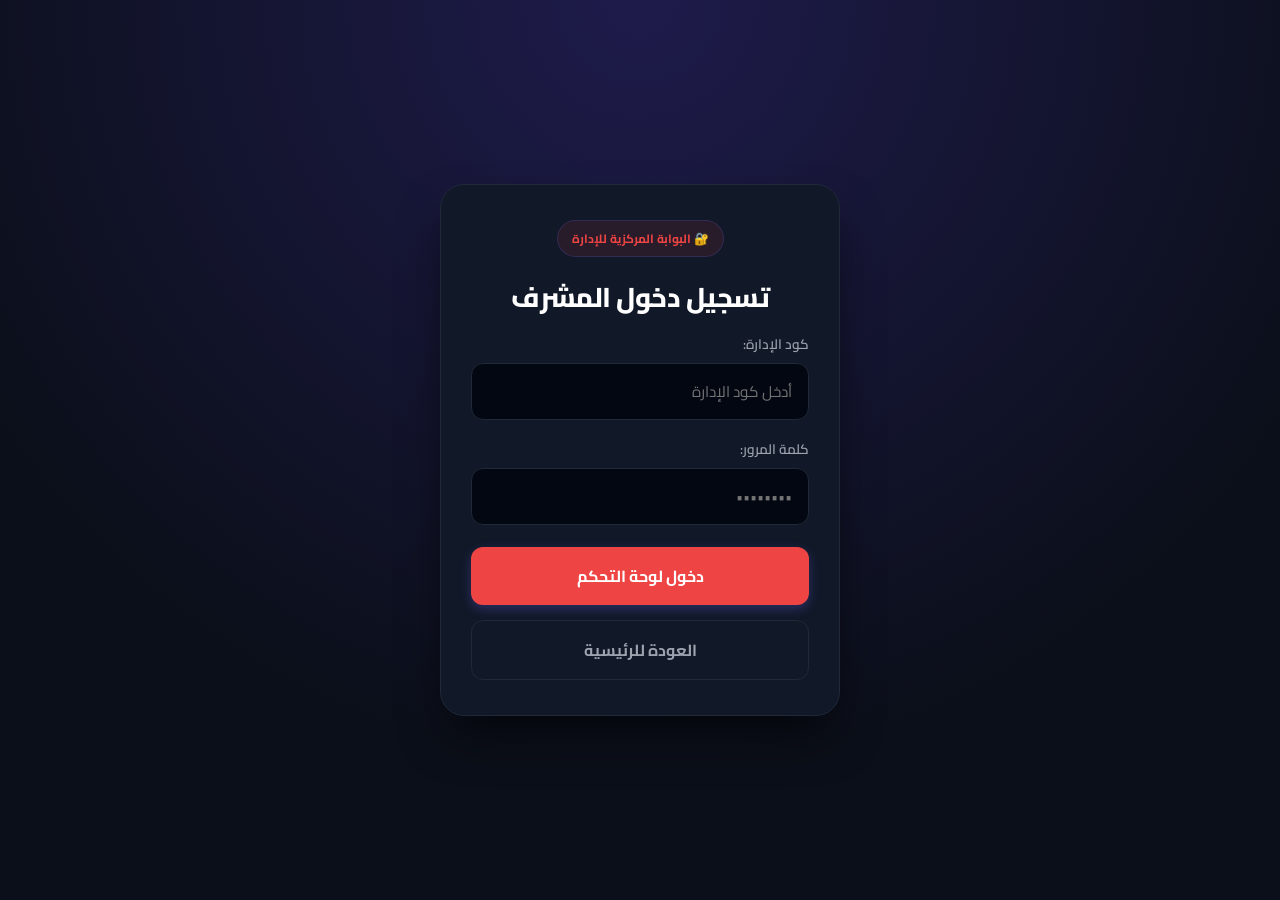
==== admin-select.html @ f1b5450e "Create admin-select.html" ====
<!DOCTYPE html>
<html lang="ar" dir="rtl">
<head>
    <meta charset="UTF-8">
    <meta name="viewport" content="width=device-width, initial-scale=1.0">
    <title>تسجيل دخول الإدارة</title>
    <link rel="stylesheet" href="style.css">
</head>
<body>
    <div class="container" style="max-width: 400px; text-align: center;">
        <div class="admin-badge" style="background: rgba(239, 68, 68, 0.1); color: var(--accent-red);">🔐 البوابة المركزية للإدارة</div>
        <h2>تسجيل دخول المشرف</h2>
        
        <div class="input-group">
            <label>كود الإدارة:</label>
            <input type="text" id="adminCode" placeholder="أدخل كود الإدارة">
        </div>
        <div class="input-group">
            <label>كلمة المرور:</label>
            <input type="password" id="adminPass" placeholder="••••••••">
        </div>
        <button class="btn" onclick="verifyAdmin()" style="background: #ef4444;">دخول لوحة التحكم</button>

        <button class="btn btn-secondary" onclick="window.location.href='index.html'" style="margin-top: 15px;">العودة للرئيسية</button>
    </div>

    <script>
        function verifyAdmin() {
            const code = document.getElementById('adminCode').value.trim();
            const pass = document.getElementById('adminPass').value.trim();

            // البيانات السرية محمية بالكامل داخل الكود البرمجي هنا وليست معروضة للطلاب
            if (code === "admin" && pass === "44554455") {
                // بعد نجاح الدخول، نطلب اختيار الفرقة المراد إدارتها
                document.body.innerHTML = `
                    <div class="container" style="max-width: 500px; text-align: center;">
                        <h2 style="color: #38bdf8;">اختر الفرقة الدراسية للإدارة</h2>
                        <p style="color: #9ca3af; margin-bottom: 20px;">لكل فرقة كتبها، جداولها، وشكاويها المستقلة تماماً.</p>
                        <div style="display: flex; flex-direction: column; gap: 12px;">
                            <button class="btn" onclick="selectGrade('الفرقة الأولى')" style="background: #4f46e5;">إدارة الفرقة الأولى</button>
                            <button class="btn" onclick="selectGrade('الفرقة الثانية')" style="background: #4f46e5;">إدارة الفرقة الثانية</button>
                            <button class="btn" onclick="selectGrade('الفرقة الثالثة')" style="background: #4f46e5;">إدارة الفرقة الثالثة</button>
                            <button class="btn" onclick="selectGrade('الفرقة الرابعة')" style="background: #4f46e5;">إدارة الفرقة الرابعة</button>
                        </div>
                    </div>`;
            } else {
                alert("❌ بيانات الإدارة غير صحيحة!");
            }
        }

        function selectGrade(grade) {
            localStorage.setItem('adminSelectedGrade', grade);
            window.location.href = 'admin.html';
        }
    </script>
</body>
</html>
---- style.css ----
@import url('https://fonts.googleapis.com/css2?family=Cairo:wght@400;600;700;800&display=swap');

:root {
    --primary-color: #6366f1;
    --primary-hover: #4f46e5;
    --bg-color: #0b0f19;
    --card-bg: #111827;
    --text-main: #f3f4f6;
    --text-sub: #9ca3af;
    --accent-green: #10b981;
    --accent-red: #ef4444;
    --border-color: #1f2937;
}

* { box-sizing: border-box; margin: 0; padding: 0; font-family: 'Cairo', sans-serif; }

body {
    background-color: var(--bg-color); color: var(--text-main);
    display: flex; justify-content: center; align-items: center;
    min-height: 100vh; padding: 20px; direction: rtl;
    background-image: radial-gradient(circle at 50% 0%, #1e1b4b 0%, var(--bg-color) 70%);
}

.container {
    width: 100%; max-width: 480px; background: var(--card-bg);
    padding: 35px 30px; border-radius: 24px;
    box-shadow: 0 25px 50px -12px rgba(0, 0, 0, 0.7);
    border: 1px solid var(--border-color); text-align: center; position: relative; overflow: hidden;
}

.admin-badge {
    display: inline-block; padding: 6px 14px; background: rgba(99, 102, 241, 0.1);
    color: #818cf8; border-radius: 20px; font-size: 0.75rem; font-weight: 700;
    margin-bottom: 15px; border: 1px solid rgba(99, 102, 241, 0.2);
}

h2 { font-size: 1.7rem; font-weight: 800; margin-bottom: 8px; color: #ffffff; letter-spacing: -0.5px; }
p { color: var(--text-sub); font-size: 0.92rem; margin-bottom: 24px; line-height: 1.5; }

.card {
    background: rgba(17, 24, 39, 0.7); padding: 22px; border-radius: 16px;
    border: 1px solid var(--border-color); margin-bottom: 20px; text-align: right;
    box-shadow: inset 0 2px 4px 0 rgba(0, 0, 0, 0.06);
}
.card h3 { font-size: 1.05rem; margin-bottom: 10px; color: #38bdf8; font-weight: 700; }

.input-group { margin-bottom: 16px; text-align: right; }
.input-group label { display: block; font-size: 0.85rem; margin-bottom: 6px; color: var(--text-sub); font-weight: 600; }

input, select, textarea {
    width: 100%; padding: 13px 16px; border-radius: 12px; border: 1px solid var(--border-color);
    background-color: #030712; color: #fff; font-size: 0.95rem; outline: none;
    transition: all 0.3s cubic-bezier(0.4, 0, 0.2, 1);
}
input:focus, select:focus, textarea:focus { border-color: var(--primary-color); box-shadow: 0 0 0 4px rgba(99, 102, 241, 0.15); }

.btn {
    width: 100%; padding: 14px; border: none; border-radius: 12px;
    background-color: var(--primary-color); color: #fff; font-size: 1rem; font-weight: 700;
    cursor: pointer; transition: all 0.3s cubic-bezier(0.4, 0, 0.2, 1); margin-top: 6px;
    box-shadow: 0 4px 12px rgba(99, 102, 241, 0.3);
}
.btn:hover { background-color: var(--primary-hover); transform: translateY(-2px); box-shadow: 0 6px 16px rgba(99, 102, 241, 0.4); }

.btn-secondary { background-color: transparent; border: 1px solid var(--border-color); color: var(--text-sub); margin-top: 10px; box-shadow: none; }
.btn-secondary:hover { background-color: rgba(255, 255, 255, 0.03); color: #fff; border-color: var(--text-sub); }

.status-msg { margin-top: 15px; font-weight: 700; font-size: 0.9rem; }

table { width: 100%; border-collapse: collapse; margin-top: 10px; font-size: 0.85rem; }
th, td { padding: 10px; border: 1px solid var(--border-color); text-align: center; }
th { background-color: #030712; color: #38bdf8; }
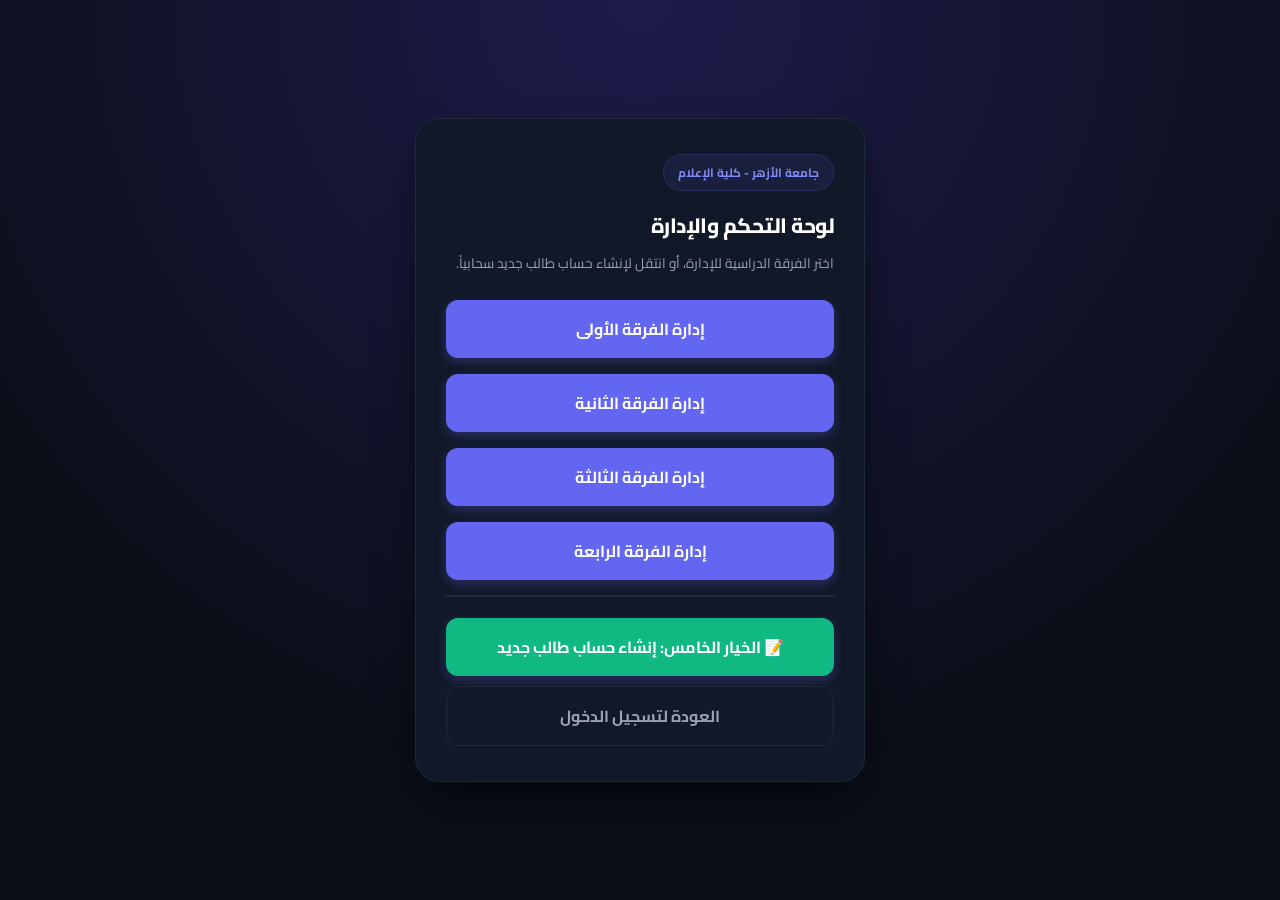
==== commit b1846473: "Update admin-select.html" ====
--- a/admin-select.html
+++ b/admin-select.html
@@ -3,54 +3,110 @@
 <head>
     <meta charset="UTF-8">
     <meta name="viewport" content="width=device-width, initial-scale=1.0">
-    <title>تسجيل دخول الإدارة</title>
+    <title>بوابة الإدارة - اختيار الفرقة أو إنشاء حساب</title>
     <link rel="stylesheet" href="style.css">
 </head>
 <body>
-    <div class="container" style="max-width: 400px; text-align: center;">
-        <div class="admin-badge" style="background: rgba(239, 68, 68, 0.1); color: var(--accent-red);">🔐 البوابة المركزية للإدارة</div>
-        <h2>تسجيل دخول المشرف</h2>
+    <div class="container" style="max-width: 450px; text-align: right;">
+        <div class="admin-badge">جامعة الأزهر - كلية الإعلام</div>
+        <h2 style="font-size: 1.3rem;">لوحة التحكم والإدارة</h2>
+        <p style="color: var(--text-sub); font-size: 0.85rem; margin-bottom: 20px;">اختر الفرقة الدراسية للإدارة، أو انتقل لإنشاء حساب طالب جديد سحابياً.</p>
+
+        <button class="btn" onclick="selectGrade('الفرقة الأولى')" style="margin-bottom: 10px;">إدارة الفرقة الأولى</button>
+        <button class="btn" onclick="selectGrade('الفرقة الثانية')" style="margin-bottom: 10px;">إدارة الفرقة الثانية</button>
+        <button class="btn" onclick="selectGrade('الفرقة الثالثة')" style="margin-bottom: 10px;">إدارة الفرقة الثالثة</button>
+        <button class="btn" onclick="selectGrade('الفرقة الرابعة')" style="margin-bottom: 15px;">إدارة الفرقة الرابعة</button>
+
+        <hr style="border: 0.5px solid var(--border-color); margin-bottom: 15px;">
         
-        <div class="input-group">
-            <label>كود الإدارة:</label>
-            <input type="text" id="adminCode" placeholder="أدخل كود الإدارة">
-        </div>
-        <div class="input-group">
-            <label>كلمة المرور:</label>
-            <input type="password" id="adminPass" placeholder="••••••••">
-        </div>
-        <button class="btn" onclick="verifyAdmin()" style="background: #ef4444;">دخول لوحة التحكم</button>
+        <!-- الخيار الخامس: إنشاء حساب طالب جديد -->
+        <button class="btn" onclick="openRegisterModal()" style="background: #10b981;">📝 الخيار الخامس: إنشاء حساب طالب جديد</button>
 
-        <button class="btn btn-secondary" onclick="window.location.href='index.html'" style="margin-top: 15px;">العودة للرئيسية</button>
+        <button class="btn btn-secondary" onclick="window.location.href='index.html'" style="margin-top: 10px;">العودة لتسجيل الدخول</button>
     </div>
 
+    <!-- نافذة منبثقة لإنشاء حساب طالب من الإدارة -->
+    <div id="registerModal" style="display:none; position:fixed; top:0; left:0; width:100%; height:100%; background:rgba(0,0,0,0.8); z-index:100; justify-content:center; align-items:center;">
+        <div style="background:var(--card-bg); padding:25px; border-radius:16px; border:1px solid var(--border-color); width:90%; max-width:400px; text-align:right;">
+            <h3 style="color:#10b981; margin-bottom:15px;">إنشاء حساب طالب جديد وربطه بالفرقة</h3>
+            
+            <div class="input-group" style="margin-bottom:10px;">
+                <label style="font-size:0.85rem;">اسم الطالب الثلاثي:</label>
+                <input type="text" id="regName" placeholder="الاسم بالكامل" style="width:100%; padding:10px; background:#030712; color:#fff; border-radius:8px; border:1px solid var(--border-color);">
+            </div>
+            <div class="input-group" style="margin-bottom:10px;">
+                <label style="font-size:0.85rem;">رقم الهاتف / الإيميل:</label>
+                <input type="text" id="regPhone" placeholder="الهاتف أو الإيميل" style="width:100%; padding:10px; background:#030712; color:#fff; border-radius:8px; border:1px solid var(--border-color);">
+            </div>
+            <div class="input-group" style="margin-bottom:10px;">
+                <label style="font-size:0.85rem;">الفرقة الدراسية:</label>
+                <select id="regGrade" style="width:100%; padding:10px; background:#030712; color:#fff; border-radius:8px; border:1px solid var(--border-color);">
+                    <option value="الفرقة الأولى">الفرقة الأولى</option>
+                    <option value="الفرقة الثانية">الفرقة الثانية</option>
+                    <option value="الفرقة الثالثة">الفرقة الثالثة</option>
+                    <option value="الفرقة الرابعة">الفرقة الرابعة</option>
+                </select>
+            </div>
+            <div class="input-group" style="margin-bottom:15px;">
+                <label style="font-size:0.85rem;">كلمة المرور (الباص):</label>
+                <input type="password" id="regPass" placeholder="••••••••" style="width:100%; padding:10px; background:#030712; color:#fff; border-radius:8px; border:1px solid var(--border-color);">
+            </div>
+
+            <button class="btn" onclick="submitNewStudent()" style="background:#10b981; margin-bottom:10px;">توليد كود وحفظ سحابياً</button>
+            <button class="btn btn-secondary" onclick="closeRegisterModal()">إلغاء</button>
+            <p id="regStatus" style="font-size:0.85rem; text-align:center; margin-top:10px;"></p>
+        </div>
+    </div>
+
+    <script src="script.js"></script>
     <script>
-        function verifyAdmin() {
-            const code = document.getElementById('adminCode').value.trim();
-            const pass = document.getElementById('adminPass').value.trim();
-
-            // البيانات السرية محمية بالكامل داخل الكود البرمجي هنا وليست معروضة للطلاب
-            if (code === "admin" && pass === "44554455") {
-                // بعد نجاح الدخول، نطلب اختيار الفرقة المراد إدارتها
-                document.body.innerHTML = `
-                    <div class="container" style="max-width: 500px; text-align: center;">
-                        <h2 style="color: #38bdf8;">اختر الفرقة الدراسية للإدارة</h2>
-                        <p style="color: #9ca3af; margin-bottom: 20px;">لكل فرقة كتبها، جداولها، وشكاويها المستقلة تماماً.</p>
-                        <div style="display: flex; flex-direction: column; gap: 12px;">
-                            <button class="btn" onclick="selectGrade('الفرقة الأولى')" style="background: #4f46e5;">إدارة الفرقة الأولى</button>
-                            <button class="btn" onclick="selectGrade('الفرقة الثانية')" style="background: #4f46e5;">إدارة الفرقة الثانية</button>
-                            <button class="btn" onclick="selectGrade('الفرقة الثالثة')" style="background: #4f46e5;">إدارة الفرقة الثالثة</button>
-                            <button class="btn" onclick="selectGrade('الفرقة الرابعة')" style="background: #4f46e5;">إدارة الفرقة الرابعة</button>
-                        </div>
-                    </div>`;
-            } else {
-                alert("❌ بيانات الإدارة غير صحيحة!");
-            }
+        function selectGrade(grade) {
+            localStorage.setItem('adminGrade', grade);
+            window.location.href = 'admin.html';
         }
 
-        function selectGrade(grade) {
-            localStorage.setItem('adminSelectedGrade', grade);
-            window.location.href = 'admin.html';
+        function openRegisterModal() {
+            document.getElementById('registerModal').style.display = 'flex';
+        }
+
+        function closeRegisterModal() {
+            document.getElementById('registerModal').style.display = 'none';
+        }
+
+        async function submitNewStudent() {
+            let name = document.getElementById('regName').value.trim();
+            let phone = document.getElementById('regPhone').value.trim();
+            let grade = document.getElementById('regGrade').value;
+            let pass = document.getElementById('regPass').value.trim();
+            let statusEl = document.getElementById('regStatus');
+
+            if(!name || !phone || !pass) { alert("يرجى تعبئة كافة الحقول!"); return; }
+
+            let randomId = 'AZ' + Math.floor(100000 + Math.random() * 900000);
+            statusEl.style.color = "#38bdf8";
+            statusEl.textContent = "⏳ جاري الحفظ والتوليد سحابياً...";
+
+            try {
+                await fetch(googleScriptUrl, {
+                    method: 'POST',
+                    body: JSON.stringify({
+                        action: "registerStudent",
+                        id: randomId,
+                        name: name,
+                        phone: phone,
+                        grade: grade,
+                        password: pass
+                    })
+                });
+
+                statusEl.style.color = "#10b981";
+                statusEl.textContent = `✅ تم بنجاح! كود الطالب: ${randomId}`;
+                alert(`🎉 تم إنشاء الحساب بنجاح!\nكود الطالب الجامعي هو: ${randomId}`);
+                closeRegisterModal();
+            } catch(e) {
+                statusEl.style.color = "red";
+                statusEl.textContent = "❌ خطأ في الاتصال بالسحابة.";
+            }
         }
     </script>
 </body>
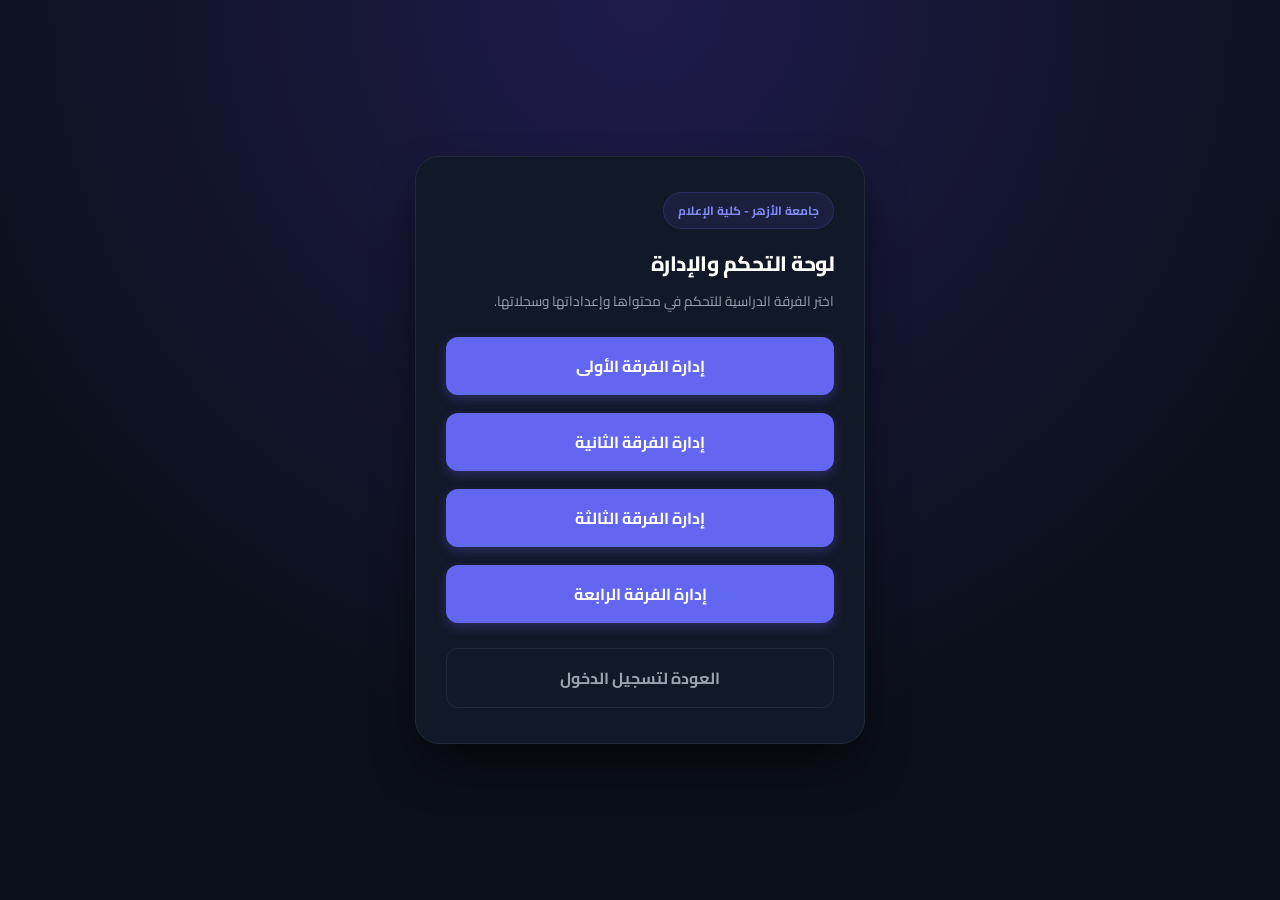
==== commit ac80983b: "Update admin-select.html" ====
--- a/admin-select.html
+++ b/admin-select.html
@@ -3,111 +3,28 @@
 <head>
     <meta charset="UTF-8">
     <meta name="viewport" content="width=device-width, initial-scale=1.0">
-    <title>بوابة الإدارة - اختيار الفرقة أو إنشاء حساب</title>
+    <title>بوابة الإدارة - اختيار الفرقة</title>
     <link rel="stylesheet" href="style.css">
 </head>
 <body>
     <div class="container" style="max-width: 450px; text-align: right;">
         <div class="admin-badge">جامعة الأزهر - كلية الإعلام</div>
         <h2 style="font-size: 1.3rem;">لوحة التحكم والإدارة</h2>
-        <p style="color: var(--text-sub); font-size: 0.85rem; margin-bottom: 20px;">اختر الفرقة الدراسية للإدارة، أو انتقل لإنشاء حساب طالب جديد سحابياً.</p>
+        <p style="color: var(--text-sub); font-size: 0.85rem; margin-bottom: 20px;">اختر الفرقة الدراسية للتحكم في محتواها وإعداداتها وسجلاتها.</p>
 
-        <button class="btn" onclick="selectGrade('الفرقة الأولى')" style="margin-bottom: 10px;">إدارة الفرقة الأولى</button>
-        <button class="btn" onclick="selectGrade('الفرقة الثانية')" style="margin-bottom: 10px;">إدارة الفرقة الثانية</button>
-        <button class="btn" onclick="selectGrade('الفرقة الثالثة')" style="margin-bottom: 10px;">إدارة الفرقة الثالثة</button>
+        <button class="btn" onclick="selectGrade('الفرقة الأولى')" style="margin-bottom: 12px;">إدارة الفرقة الأولى</button>
+        <button class="btn" onclick="selectGrade('الفرقة الثانية')" style="margin-bottom: 12px;">إدارة الفرقة الثانية</button>
+        <button class="btn" onclick="selectGrade('الفرقة الثالثة')" style="margin-bottom: 12px;">إدارة الفرقة الثالثة</button>
         <button class="btn" onclick="selectGrade('الفرقة الرابعة')" style="margin-bottom: 15px;">إدارة الفرقة الرابعة</button>
 
-        <hr style="border: 0.5px solid var(--border-color); margin-bottom: 15px;">
-        
-        <!-- الخيار الخامس: إنشاء حساب طالب جديد -->
-        <button class="btn" onclick="openRegisterModal()" style="background: #10b981;">📝 الخيار الخامس: إنشاء حساب طالب جديد</button>
-
-        <button class="btn btn-secondary" onclick="window.location.href='index.html'" style="margin-top: 10px;">العودة لتسجيل الدخول</button>
+        <button class="btn btn-secondary" onclick="window.location.href='index.html'">العودة لتسجيل الدخول</button>
     </div>
 
-    <!-- نافذة منبثقة لإنشاء حساب طالب من الإدارة -->
-    <div id="registerModal" style="display:none; position:fixed; top:0; left:0; width:100%; height:100%; background:rgba(0,0,0,0.8); z-index:100; justify-content:center; align-items:center;">
-        <div style="background:var(--card-bg); padding:25px; border-radius:16px; border:1px solid var(--border-color); width:90%; max-width:400px; text-align:right;">
-            <h3 style="color:#10b981; margin-bottom:15px;">إنشاء حساب طالب جديد وربطه بالفرقة</h3>
-            
-            <div class="input-group" style="margin-bottom:10px;">
-                <label style="font-size:0.85rem;">اسم الطالب الثلاثي:</label>
-                <input type="text" id="regName" placeholder="الاسم بالكامل" style="width:100%; padding:10px; background:#030712; color:#fff; border-radius:8px; border:1px solid var(--border-color);">
-            </div>
-            <div class="input-group" style="margin-bottom:10px;">
-                <label style="font-size:0.85rem;">رقم الهاتف / الإيميل:</label>
-                <input type="text" id="regPhone" placeholder="الهاتف أو الإيميل" style="width:100%; padding:10px; background:#030712; color:#fff; border-radius:8px; border:1px solid var(--border-color);">
-            </div>
-            <div class="input-group" style="margin-bottom:10px;">
-                <label style="font-size:0.85rem;">الفرقة الدراسية:</label>
-                <select id="regGrade" style="width:100%; padding:10px; background:#030712; color:#fff; border-radius:8px; border:1px solid var(--border-color);">
-                    <option value="الفرقة الأولى">الفرقة الأولى</option>
-                    <option value="الفرقة الثانية">الفرقة الثانية</option>
-                    <option value="الفرقة الثالثة">الفرقة الثالثة</option>
-                    <option value="الفرقة الرابعة">الفرقة الرابعة</option>
-                </select>
-            </div>
-            <div class="input-group" style="margin-bottom:15px;">
-                <label style="font-size:0.85rem;">كلمة المرور (الباص):</label>
-                <input type="password" id="regPass" placeholder="••••••••" style="width:100%; padding:10px; background:#030712; color:#fff; border-radius:8px; border:1px solid var(--border-color);">
-            </div>
-
-            <button class="btn" onclick="submitNewStudent()" style="background:#10b981; margin-bottom:10px;">توليد كود وحفظ سحابياً</button>
-            <button class="btn btn-secondary" onclick="closeRegisterModal()">إلغاء</button>
-            <p id="regStatus" style="font-size:0.85rem; text-align:center; margin-top:10px;"></p>
-        </div>
-    </div>
-
-    <script src="script.js"></script>
     <script>
         function selectGrade(grade) {
             localStorage.setItem('adminGrade', grade);
             window.location.href = 'admin.html';
         }
-
-        function openRegisterModal() {
-            document.getElementById('registerModal').style.display = 'flex';
-        }
-
-        function closeRegisterModal() {
-            document.getElementById('registerModal').style.display = 'none';
-        }
-
-        async function submitNewStudent() {
-            let name = document.getElementById('regName').value.trim();
-            let phone = document.getElementById('regPhone').value.trim();
-            let grade = document.getElementById('regGrade').value;
-            let pass = document.getElementById('regPass').value.trim();
-            let statusEl = document.getElementById('regStatus');
-
-            if(!name || !phone || !pass) { alert("يرجى تعبئة كافة الحقول!"); return; }
-
-            let randomId = 'AZ' + Math.floor(100000 + Math.random() * 900000);
-            statusEl.style.color = "#38bdf8";
-            statusEl.textContent = "⏳ جاري الحفظ والتوليد سحابياً...";
-
-            try {
-                await fetch(googleScriptUrl, {
-                    method: 'POST',
-                    body: JSON.stringify({
-                        action: "registerStudent",
-                        id: randomId,
-                        name: name,
-                        phone: phone,
-                        grade: grade,
-                        password: pass
-                    })
-                });
-
-                statusEl.style.color = "#10b981";
-                statusEl.textContent = `✅ تم بنجاح! كود الطالب: ${randomId}`;
-                alert(`🎉 تم إنشاء الحساب بنجاح!\nكود الطالب الجامعي هو: ${randomId}`);
-                closeRegisterModal();
-            } catch(e) {
-                statusEl.style.color = "red";
-                statusEl.textContent = "❌ خطأ في الاتصال بالسحابة.";
-            }
-        }
     </script>
 </body>
 </html>
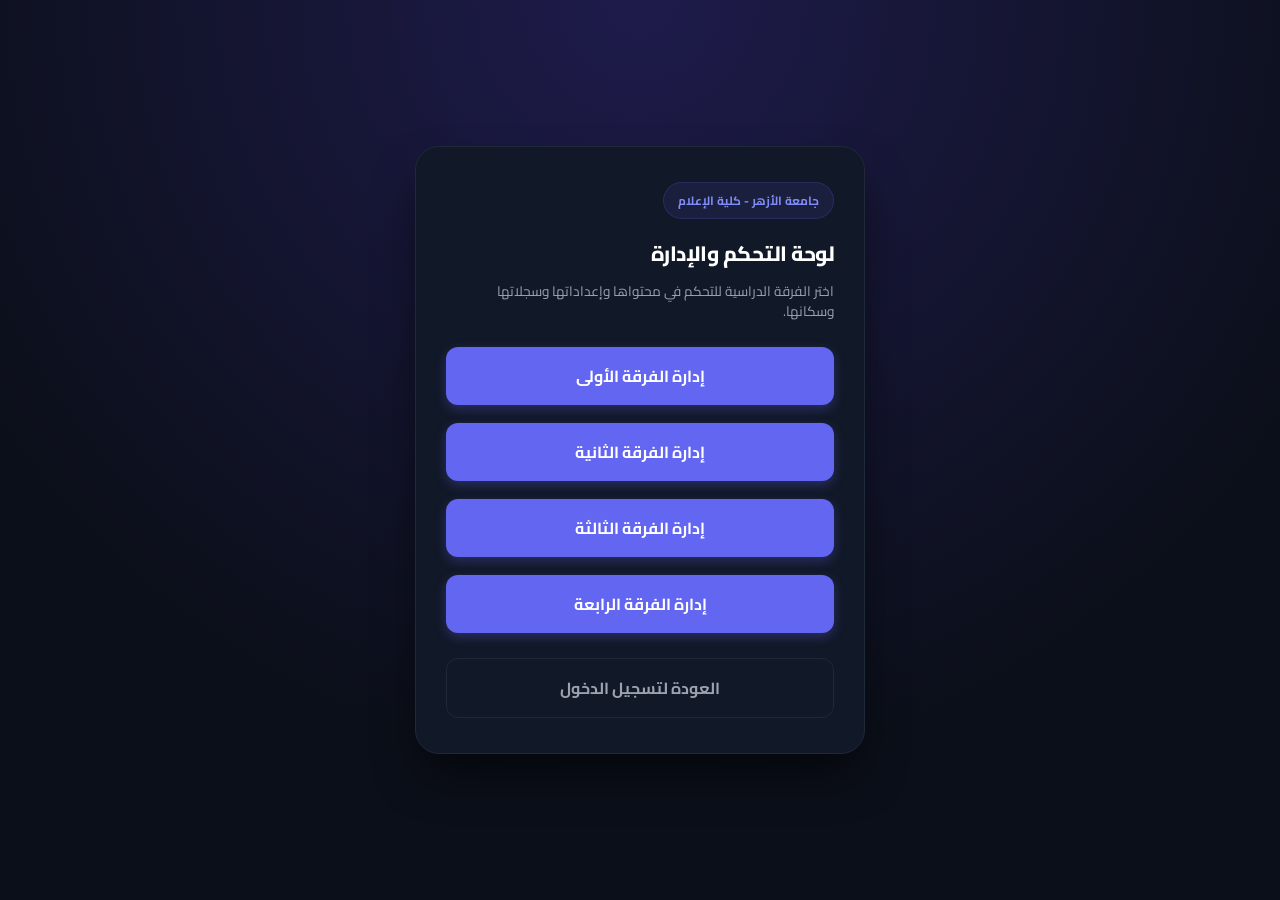
==== commit 23f88d21: "Update admin-select.html" ====
--- a/admin-select.html
+++ b/admin-select.html
@@ -10,7 +10,7 @@
     <div class="container" style="max-width: 450px; text-align: right;">
         <div class="admin-badge">جامعة الأزهر - كلية الإعلام</div>
         <h2 style="font-size: 1.3rem;">لوحة التحكم والإدارة</h2>
-        <p style="color: var(--text-sub); font-size: 0.85rem; margin-bottom: 20px;">اختر الفرقة الدراسية للتحكم في محتواها وإعداداتها وسجلاتها.</p>
+        <p style="color: var(--text-sub); font-size: 0.85rem; margin-bottom: 20px;">اختر الفرقة الدراسية للتحكم في محتواها وإعداداتها وسجلاتها وسكانها.</p>
 
         <button class="btn" onclick="selectGrade('الفرقة الأولى')" style="margin-bottom: 12px;">إدارة الفرقة الأولى</button>
         <button class="btn" onclick="selectGrade('الفرقة الثانية')" style="margin-bottom: 12px;">إدارة الفرقة الثانية</button>
